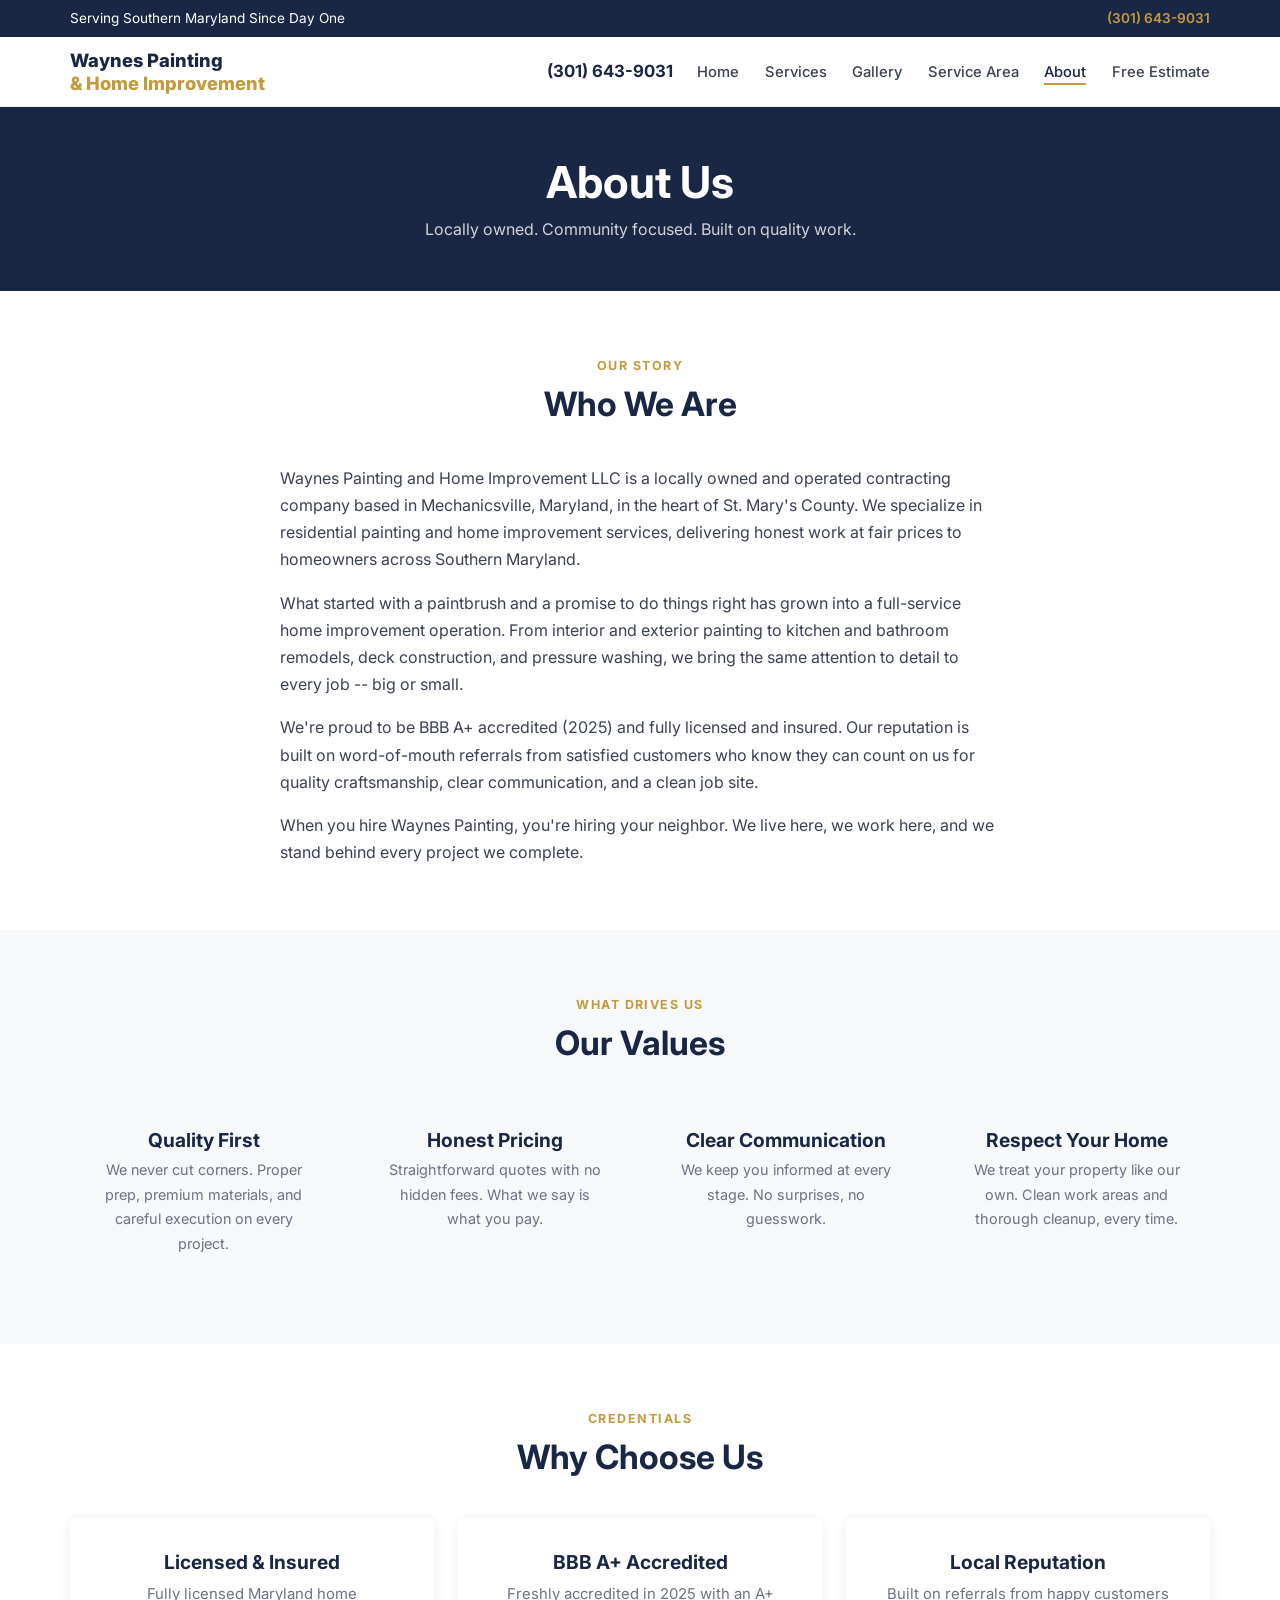
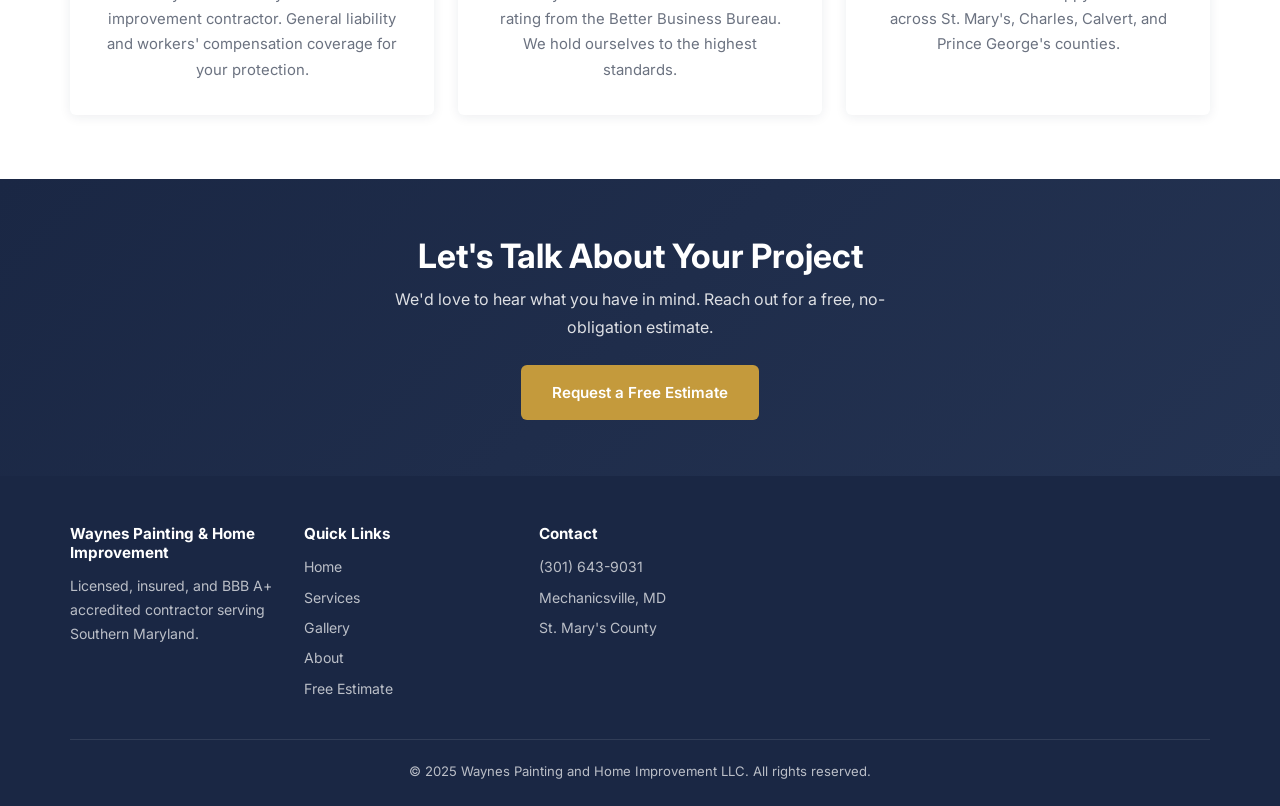
==== about.html @ 789d64f6 "Waynes Painting demo site — Build Block Agency" ====
<!DOCTYPE html>
<html lang="en">
<head>
  <meta charset="UTF-8">
  <meta name="viewport" content="width=device-width, initial-scale=1.0">
  <title>About | Waynes Painting and Home Improvement LLC</title>
  <meta name="description" content="Learn about Waynes Painting and Home Improvement LLC — a locally owned, BBB A+ rated contractor in Mechanicsville, MD serving Southern Maryland.">
  <link rel="preconnect" href="https://fonts.googleapis.com">
  <link href="https://fonts.googleapis.com/css2?family=Inter:wght@400;500;600;700;800&display=swap" rel="stylesheet">
  <link rel="stylesheet" href="style.css">
</head>
<body>

  <div class="top-bar">
    <div class="container">
      <span>Serving Southern Maryland Since Day One</span>
      <a href="tel:3016439031">(301) 643-9031</a>
    </div>
  </div>

  <header class="site-header">
    <div class="container header-inner">
      <div class="logo">Waynes Painting<br><span>& Home Improvement</span></div>
      <a href="tel:3016439031" class="header-phone">(301) 643-9031</a>
      <button class="hamburger" aria-label="Menu">
        <span></span><span></span><span></span>
      </button>
      <nav>
        <ul class="nav-list">
          <li><a href="index.html">Home</a></li>
          <li><a href="services.html">Services</a></li>
          <li><a href="gallery.html">Gallery</a></li>
          <li><a href="service-area.html">Service Area</a></li>
          <li><a href="about.html">About</a></li>
          <li><a href="contact.html">Free Estimate</a></li>
        </ul>
      </nav>
    </div>
  </header>

  <section class="page-hero">
    <div class="container">
      <h1>About Us</h1>
      <p>Locally owned. Community focused. Built on quality work.</p>
    </div>
  </section>

  <section class="section">
    <div class="container">
      <div class="section-header">
        <span class="overline">Our Story</span>
        <h2>Who We Are</h2>
      </div>
      <div style="max-width:720px;margin:0 auto;">
        <p class="mb-1">Waynes Painting and Home Improvement LLC is a locally owned and operated contracting company based in Mechanicsville, Maryland, in the heart of St. Mary's County. We specialize in residential painting and home improvement services, delivering honest work at fair prices to homeowners across Southern Maryland.</p>
        <p class="mb-1">What started with a paintbrush and a promise to do things right has grown into a full-service home improvement operation. From interior and exterior painting to kitchen and bathroom remodels, deck construction, and pressure washing, we bring the same attention to detail to every job -- big or small.</p>
        <p class="mb-1">We're proud to be BBB A+ accredited (2025) and fully licensed and insured. Our reputation is built on word-of-mouth referrals from satisfied customers who know they can count on us for quality craftsmanship, clear communication, and a clean job site.</p>
        <p>When you hire Waynes Painting, you're hiring your neighbor. We live here, we work here, and we stand behind every project we complete.</p>
      </div>
    </div>
  </section>

  <section class="section section-alt">
    <div class="container">
      <div class="section-header">
        <span class="overline">What Drives Us</span>
        <h2>Our Values</h2>
      </div>
      <div class="about-values">
        <div class="value-item">
          <h3>Quality First</h3>
          <p>We never cut corners. Proper prep, premium materials, and careful execution on every project.</p>
        </div>
        <div class="value-item">
          <h3>Honest Pricing</h3>
          <p>Straightforward quotes with no hidden fees. What we say is what you pay.</p>
        </div>
        <div class="value-item">
          <h3>Clear Communication</h3>
          <p>We keep you informed at every stage. No surprises, no guesswork.</p>
        </div>
        <div class="value-item">
          <h3>Respect Your Home</h3>
          <p>We treat your property like our own. Clean work areas and thorough cleanup, every time.</p>
        </div>
      </div>
    </div>
  </section>

  <section class="section">
    <div class="container">
      <div class="section-header">
        <span class="overline">Credentials</span>
        <h2>Why Choose Us</h2>
      </div>
      <div class="card-grid card-grid-3">
        <div class="card text-center">
          <h3>Licensed & Insured</h3>
          <p>Fully licensed Maryland home improvement contractor. General liability and workers' compensation coverage for your protection.</p>
        </div>
        <div class="card text-center">
          <h3>BBB A+ Accredited</h3>
          <p>Freshly accredited in 2025 with an A+ rating from the Better Business Bureau. We hold ourselves to the highest standards.</p>
        </div>
        <div class="card text-center">
          <h3>Local Reputation</h3>
          <p>Built on referrals from happy customers across St. Mary's, Charles, Calvert, and Prince George's counties.</p>
        </div>
      </div>
    </div>
  </section>

  <section class="cta-banner">
    <div class="container">
      <h2>Let's Talk About Your Project</h2>
      <p>We'd love to hear what you have in mind. Reach out for a free, no-obligation estimate.</p>
      <a href="contact.html" class="btn btn-gold">Request a Free Estimate</a>
    </div>
  </section>

  <footer class="site-footer">
    <div class="container">
      <div class="footer-grid">
        <div class="footer-col">
          <h4>Waynes Painting & Home Improvement</h4>
          <p>Licensed, insured, and BBB A+ accredited contractor serving Southern Maryland.</p>
        </div>
        <div class="footer-col">
          <h4>Quick Links</h4>
          <ul>
            <li><a href="index.html">Home</a></li>
            <li><a href="services.html">Services</a></li>
            <li><a href="gallery.html">Gallery</a></li>
            <li><a href="about.html">About</a></li>
            <li><a href="contact.html">Free Estimate</a></li>
          </ul>
        </div>
        <div class="footer-col">
          <h4>Contact</h4>
          <ul>
            <li><a href="tel:3016439031">(301) 643-9031</a></li>
            <li>Mechanicsville, MD</li>
            <li>St. Mary's County</li>
          </ul>
        </div>
      </div>
      <div class="footer-bottom">
        &copy; 2025 Waynes Painting and Home Improvement LLC. All rights reserved.
      </div>
    </div>
  </footer>

  <script src="main.js"></script>
</body>
</html>
---- style.css ----
/* ===== RESET & BASE ===== */
*, *::before, *::after { box-sizing: border-box; margin: 0; padding: 0; }

:root {
  --navy: #1a2744;
  --navy-light: #243352;
  --white: #ffffff;
  --off-white: #f7f8fa;
  --gray-100: #eef0f3;
  --gray-200: #d5d9e0;
  --gray-500: #6b7280;
  --gray-700: #3a4150;
  --gold: #C49A3C;
  --gold-dark: #a8822e;
  --sage: #7B9E6B;
  --font: 'Inter', -apple-system, BlinkMacSystemFont, 'Segoe UI', Roboto, sans-serif;
  --max-w: 1140px;
  --radius: 6px;
  --shadow: 0 2px 12px rgba(26,39,68,.08);
  --shadow-lg: 0 8px 30px rgba(26,39,68,.12);
  --transition: .25s ease;
}

html { scroll-behavior: smooth; }

body {
  font-family: var(--font);
  color: var(--gray-700);
  line-height: 1.7;
  background: var(--white);
  -webkit-font-smoothing: antialiased;
}

img { max-width: 100%; display: block; }
a { color: var(--gold-dark); text-decoration: none; transition: color var(--transition); }
a:hover { color: var(--gold); }

h1, h2, h3, h4 { color: var(--navy); line-height: 1.25; font-weight: 700; }
h1 { font-size: clamp(1.85rem, 4vw, 2.75rem); }
h2 { font-size: clamp(1.5rem, 3vw, 2.1rem); }
h3 { font-size: 1.2rem; }

.container { width: 92%; max-width: var(--max-w); margin: 0 auto; }

/* ===== TOP BAR ===== */
.top-bar {
  background: var(--navy);
  color: var(--white);
  font-size: .85rem;
  padding: .45rem 0;
}
.top-bar .container {
  display: flex;
  justify-content: space-between;
  align-items: center;
  flex-wrap: wrap;
  gap: .35rem;
}
.top-bar a { color: var(--gold); font-weight: 600; }
.top-bar a:hover { color: var(--white); }

/* ===== HEADER / NAV ===== */
.site-header {
  background: var(--white);
  border-bottom: 1px solid var(--gray-100);
  position: sticky;
  top: 0;
  z-index: 900;
  box-shadow: var(--shadow);
}
.header-inner {
  display: flex;
  align-items: center;
  justify-content: space-between;
  padding: .75rem 0;
}
.logo {
  font-size: 1.15rem;
  font-weight: 800;
  color: var(--navy);
  line-height: 1.2;
}
.logo span { color: var(--gold); }
.header-phone {
  display: none;
  font-size: 1.05rem;
  font-weight: 700;
  color: var(--navy);
  margin-left: auto;
  margin-right: 1.5rem;
  white-space: nowrap;
}
.header-phone a { color: var(--navy); }

.nav-list {
  list-style: none;
  display: flex;
  gap: 1.6rem;
}
.nav-list a {
  color: var(--gray-700);
  font-weight: 500;
  font-size: .92rem;
  position: relative;
  padding-bottom: 2px;
}
.nav-list a::after {
  content: '';
  position: absolute;
  bottom: -2px;
  left: 0;
  width: 0;
  height: 2px;
  background: var(--gold);
  transition: width var(--transition);
}
.nav-list a:hover,
.nav-list a.active { color: var(--navy); }
.nav-list a:hover::after,
.nav-list a.active::after { width: 100%; }

/* Hamburger */
.hamburger {
  display: none;
  background: none;
  border: none;
  cursor: pointer;
  padding: .35rem;
}
.hamburger span {
  display: block;
  width: 24px;
  height: 2px;
  background: var(--navy);
  margin: 5px 0;
  transition: var(--transition);
  border-radius: 2px;
}
.hamburger.open span:nth-child(1) { transform: translateY(7px) rotate(45deg); }
.hamburger.open span:nth-child(2) { opacity: 0; }
.hamburger.open span:nth-child(3) { transform: translateY(-7px) rotate(-45deg); }

@media (max-width: 768px) {
  .hamburger { display: block; }
  .header-phone { display: block; }
  .nav-list {
    position: absolute;
    top: 100%;
    left: 0;
    right: 0;
    flex-direction: column;
    background: var(--white);
    padding: 0;
    gap: 0;
    max-height: 0;
    overflow: hidden;
    transition: max-height .35s ease;
    box-shadow: var(--shadow-lg);
  }
  .nav-list.open { max-height: 500px; }
  .nav-list li { border-top: 1px solid var(--gray-100); }
  .nav-list a { display: block; padding: .9rem 5%; font-size: 1rem; }
}
@media (min-width: 769px) {
  .header-phone { display: block; }
}

/* ===== HERO ===== */
.hero {
  background: linear-gradient(135deg, var(--navy) 0%, var(--navy-light) 100%);
  color: var(--white);
  padding: 4.5rem 0 4rem;
  text-align: center;
}
.hero h1 { color: var(--white); margin-bottom: .75rem; }
.hero p {
  font-size: 1.1rem;
  opacity: .88;
  max-width: 600px;
  margin: 0 auto 1.75rem;
}

/* ===== BUTTONS ===== */
.btn {
  display: inline-block;
  padding: .8rem 1.8rem;
  border-radius: var(--radius);
  font-weight: 600;
  font-size: .95rem;
  cursor: pointer;
  transition: all var(--transition);
  border: 2px solid transparent;
  text-align: center;
}
.btn-gold {
  background: var(--gold);
  color: var(--white);
}
.btn-gold:hover {
  background: var(--gold-dark);
  color: var(--white);
}
.btn-outline {
  border-color: var(--white);
  color: var(--white);
  background: transparent;
}
.btn-outline:hover {
  background: var(--white);
  color: var(--navy);
}
.btn-navy {
  background: var(--navy);
  color: var(--white);
}
.btn-navy:hover {
  background: var(--navy-light);
  color: var(--white);
}
.hero-btns { display: flex; gap: 1rem; justify-content: center; flex-wrap: wrap; }

/* ===== TRUST BADGES ===== */
.trust-bar {
  background: var(--off-white);
  padding: 2rem 0;
  border-bottom: 1px solid var(--gray-100);
}
.trust-items {
  display: flex;
  justify-content: center;
  gap: 2.5rem;
  flex-wrap: wrap;
}
.trust-item {
  text-align: center;
  font-weight: 600;
  font-size: .95rem;
  color: var(--navy);
}
.trust-icon {
  display: block;
  font-size: 1.6rem;
  margin-bottom: .3rem;
  color: var(--gold);
}

/* ===== SECTIONS ===== */
.section { padding: 4rem 0; }
.section-alt { background: var(--off-white); }
.section-header {
  text-align: center;
  margin-bottom: 2.5rem;
}
.section-header p {
  color: var(--gray-500);
  max-width: 600px;
  margin: .6rem auto 0;
}
.overline {
  text-transform: uppercase;
  font-size: .78rem;
  letter-spacing: .12em;
  color: var(--gold);
  font-weight: 700;
  display: block;
  margin-bottom: .4rem;
}

/* ===== CARD GRID ===== */
.card-grid {
  display: grid;
  gap: 1.5rem;
}
.card-grid-2 { grid-template-columns: repeat(auto-fill, minmax(320px, 1fr)); }
.card-grid-3 { grid-template-columns: repeat(auto-fill, minmax(280px, 1fr)); }

.card {
  background: var(--white);
  border-radius: var(--radius);
  padding: 2rem;
  box-shadow: var(--shadow);
  transition: box-shadow var(--transition), transform var(--transition);
}
.card:hover {
  box-shadow: var(--shadow-lg);
  transform: translateY(-3px);
}
.card-icon {
  width: 48px;
  height: 48px;
  background: var(--off-white);
  border-radius: 50%;
  display: flex;
  align-items: center;
  justify-content: center;
  margin-bottom: 1rem;
  color: var(--gold);
  font-size: 1.2rem;
  font-weight: 700;
}
.card h3 { margin-bottom: .5rem; }
.card p { font-size: .93rem; color: var(--gray-500); }

/* ===== GALLERY ===== */
.gallery-grid {
  display: grid;
  grid-template-columns: repeat(auto-fill, minmax(280px, 1fr));
  gap: 1.5rem;
}
.gallery-item {
  border-radius: var(--radius);
  overflow: hidden;
  box-shadow: var(--shadow);
  transition: box-shadow var(--transition), transform var(--transition);
}
.gallery-item:hover {
  box-shadow: var(--shadow-lg);
  transform: translateY(-3px);
}
.gallery-placeholder {
  width: 100%;
  aspect-ratio: 4/3;
  background: var(--gray-100);
  display: flex;
  align-items: center;
  justify-content: center;
  color: var(--gray-500);
  font-size: .85rem;
  font-weight: 500;
}
.gallery-caption {
  padding: .85rem 1rem;
  font-size: .88rem;
  font-weight: 500;
  color: var(--navy);
  background: var(--white);
}

/* ===== TESTIMONIALS ===== */
.testimonial {
  background: var(--white);
  border-radius: var(--radius);
  padding: 2rem;
  box-shadow: var(--shadow);
  border-left: 4px solid var(--gold);
}
.testimonial p { font-style: italic; margin-bottom: .75rem; font-size: .95rem; }
.testimonial cite {
  font-style: normal;
  font-weight: 600;
  font-size: .85rem;
  color: var(--navy);
}

/* ===== SERVICE AREA ===== */
.area-columns {
  display: grid;
  grid-template-columns: repeat(auto-fill, minmax(240px, 1fr));
  gap: 2rem;
}
.area-columns h3 { margin-bottom: .75rem; color: var(--navy); border-bottom: 2px solid var(--gold); padding-bottom: .4rem; }
.area-columns ul { list-style: none; }
.area-columns li {
  padding: .35rem 0;
  padding-left: 1.1rem;
  position: relative;
  font-size: .93rem;
}
.area-columns li::before {
  content: '';
  position: absolute;
  left: 0;
  top: .7rem;
  width: 6px;
  height: 6px;
  background: var(--gold);
  border-radius: 50%;
}

/* ===== ABOUT ===== */
.about-values {
  display: grid;
  grid-template-columns: repeat(auto-fill, minmax(220px, 1fr));
  gap: 1.5rem;
  margin-top: 2rem;
}
.value-item {
  text-align: center;
  padding: 1.5rem;
}
.value-item h3 { margin-bottom: .4rem; }
.value-item p { font-size: .9rem; color: var(--gray-500); }

/* ===== CONTACT FORM ===== */
.contact-grid {
  display: grid;
  grid-template-columns: 1fr 1fr;
  gap: 2.5rem;
}
@media (max-width: 768px) {
  .contact-grid { grid-template-columns: 1fr; }
}
.form-group { margin-bottom: 1.25rem; }
.form-group label {
  display: block;
  font-weight: 600;
  font-size: .88rem;
  margin-bottom: .35rem;
  color: var(--navy);
}
.form-group input,
.form-group select,
.form-group textarea {
  width: 100%;
  padding: .7rem .9rem;
  border: 1px solid var(--gray-200);
  border-radius: var(--radius);
  font-family: var(--font);
  font-size: .93rem;
  transition: border-color var(--transition);
  background: var(--white);
}
.form-group input:focus,
.form-group select:focus,
.form-group textarea:focus {
  outline: none;
  border-color: var(--gold);
}
.form-group textarea { min-height: 120px; resize: vertical; }

.contact-info-card {
  background: var(--off-white);
  border-radius: var(--radius);
  padding: 2rem;
}
.contact-info-card h3 { margin-bottom: 1rem; }
.contact-detail {
  margin-bottom: 1.25rem;
}
.contact-detail strong {
  display: block;
  font-size: .82rem;
  text-transform: uppercase;
  letter-spacing: .06em;
  color: var(--gold-dark);
  margin-bottom: .2rem;
}
.contact-detail span, .contact-detail a {
  font-size: .95rem;
  color: var(--gray-700);
}

/* ===== CTA BANNER ===== */
.cta-banner {
  background: linear-gradient(135deg, var(--navy) 0%, var(--navy-light) 100%);
  color: var(--white);
  text-align: center;
  padding: 3.5rem 0;
}
.cta-banner h2 { color: var(--white); margin-bottom: .6rem; }
.cta-banner p { opacity: .85; margin-bottom: 1.5rem; max-width: 500px; margin-left: auto; margin-right: auto; }

/* ===== PAGE HERO (inner pages) ===== */
.page-hero {
  background: var(--navy);
  color: var(--white);
  padding: 3rem 0;
  text-align: center;
}
.page-hero h1 { color: var(--white); margin-bottom: .4rem; }
.page-hero p { opacity: .8; }

/* ===== FOOTER ===== */
.site-footer {
  background: var(--navy);
  color: rgba(255,255,255,.7);
  padding: 3rem 0 1.5rem;
  font-size: .88rem;
}
.footer-grid {
  display: grid;
  grid-template-columns: repeat(auto-fill, minmax(200px, 1fr));
  gap: 2rem;
  margin-bottom: 2rem;
}
.footer-col h4 {
  color: var(--white);
  font-size: .95rem;
  margin-bottom: .75rem;
}
.footer-col ul { list-style: none; }
.footer-col li { margin-bottom: .4rem; }
.footer-col a { color: rgba(255,255,255,.7); }
.footer-col a:hover { color: var(--gold); }
.footer-bottom {
  border-top: 1px solid rgba(255,255,255,.1);
  padding-top: 1.25rem;
  text-align: center;
  font-size: .82rem;
}

/* ===== UTILITIES ===== */
.text-center { text-align: center; }
.mt-1 { margin-top: 1rem; }
.mt-2 { margin-top: 2rem; }
.mb-1 { margin-bottom: 1rem; }
.mb-2 { margin-bottom: 2rem; }

/* ===== SERVICE DETAIL (services page) ===== */
.service-detail {
  padding: 2.5rem 0;
  border-bottom: 1px solid var(--gray-100);
}
.service-detail:last-child { border-bottom: none; }
.service-detail h3 {
  font-size: 1.35rem;
  margin-bottom: .6rem;
}
.service-detail p { max-width: 720px; }
.service-detail ul {
  margin-top: .75rem;
  padding-left: 1.25rem;
  color: var(--gray-500);
}
.service-detail li { margin-bottom: .3rem; font-size: .93rem; }
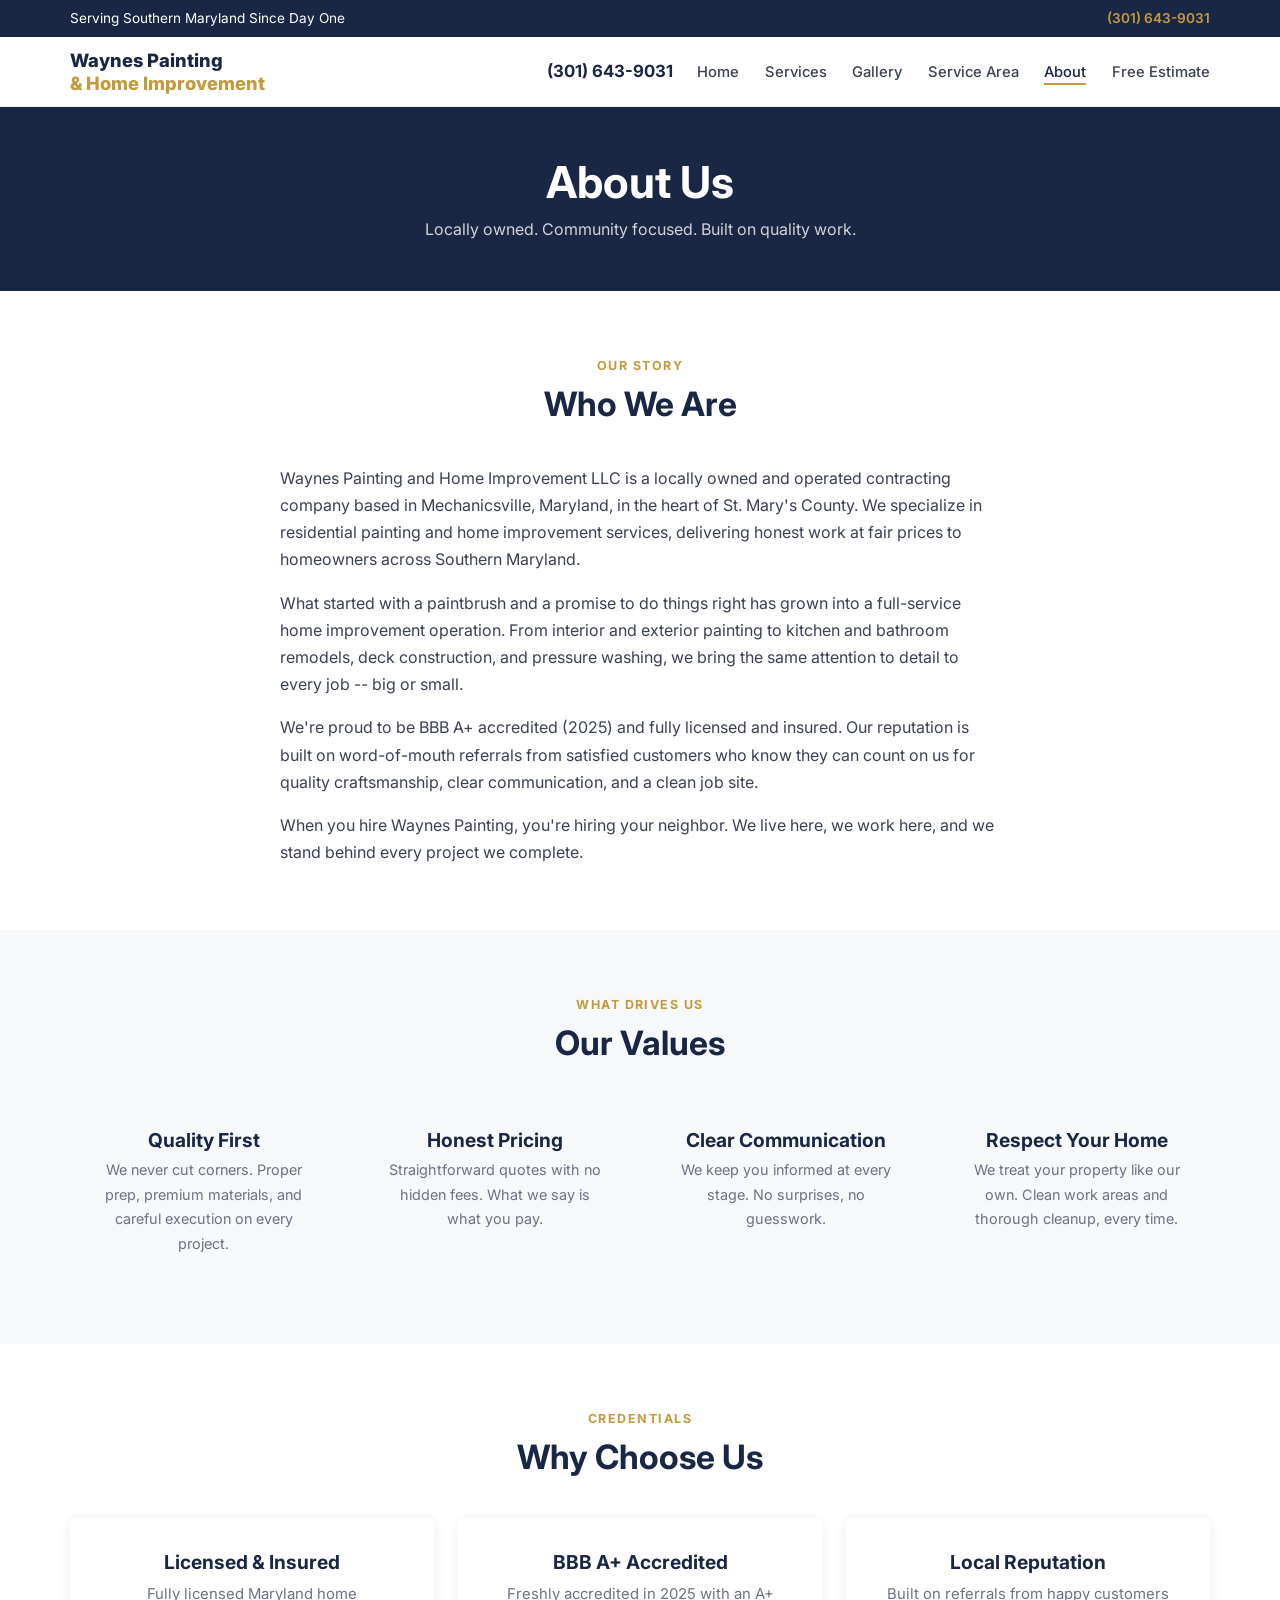
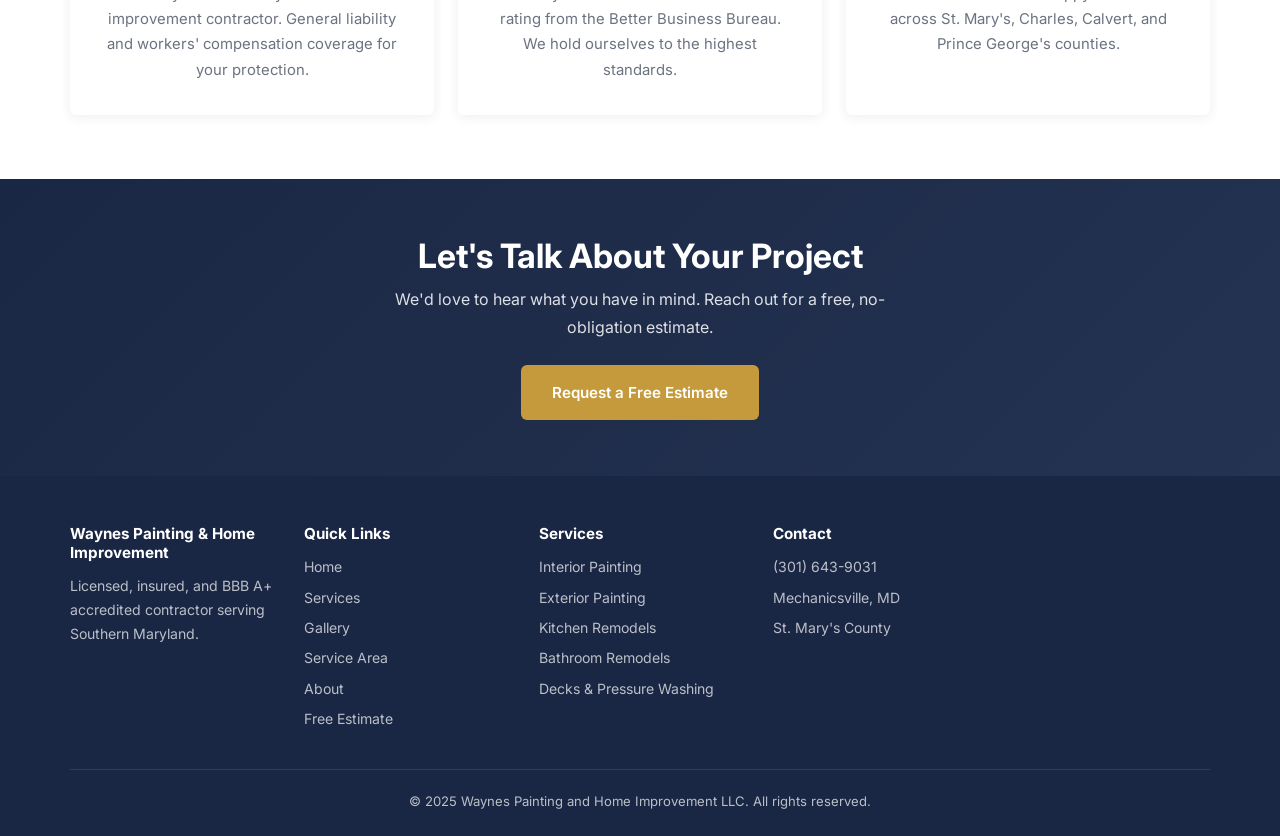
==== commit 39854dc2: "QA fixes: nav active states + footer consistency" ====
--- a/about.html
+++ b/about.html
@@ -31,7 +31,7 @@
           <li><a href="services.html">Services</a></li>
           <li><a href="gallery.html">Gallery</a></li>
           <li><a href="service-area.html">Service Area</a></li>
-          <li><a href="about.html">About</a></li>
+          <li><a href="about.html" class="active">About</a></li>
           <li><a href="contact.html">Free Estimate</a></li>
         </ul>
       </nav>
@@ -131,8 +131,19 @@
             <li><a href="index.html">Home</a></li>
             <li><a href="services.html">Services</a></li>
             <li><a href="gallery.html">Gallery</a></li>
+            <li><a href="service-area.html">Service Area</a></li>
             <li><a href="about.html">About</a></li>
             <li><a href="contact.html">Free Estimate</a></li>
+          </ul>
+        </div>
+        <div class="footer-col">
+          <h4>Services</h4>
+          <ul>
+            <li><a href="services.html">Interior Painting</a></li>
+            <li><a href="services.html">Exterior Painting</a></li>
+            <li><a href="services.html">Kitchen Remodels</a></li>
+            <li><a href="services.html">Bathroom Remodels</a></li>
+            <li><a href="services.html">Decks &amp; Pressure Washing</a></li>
           </ul>
         </div>
         <div class="footer-col">
